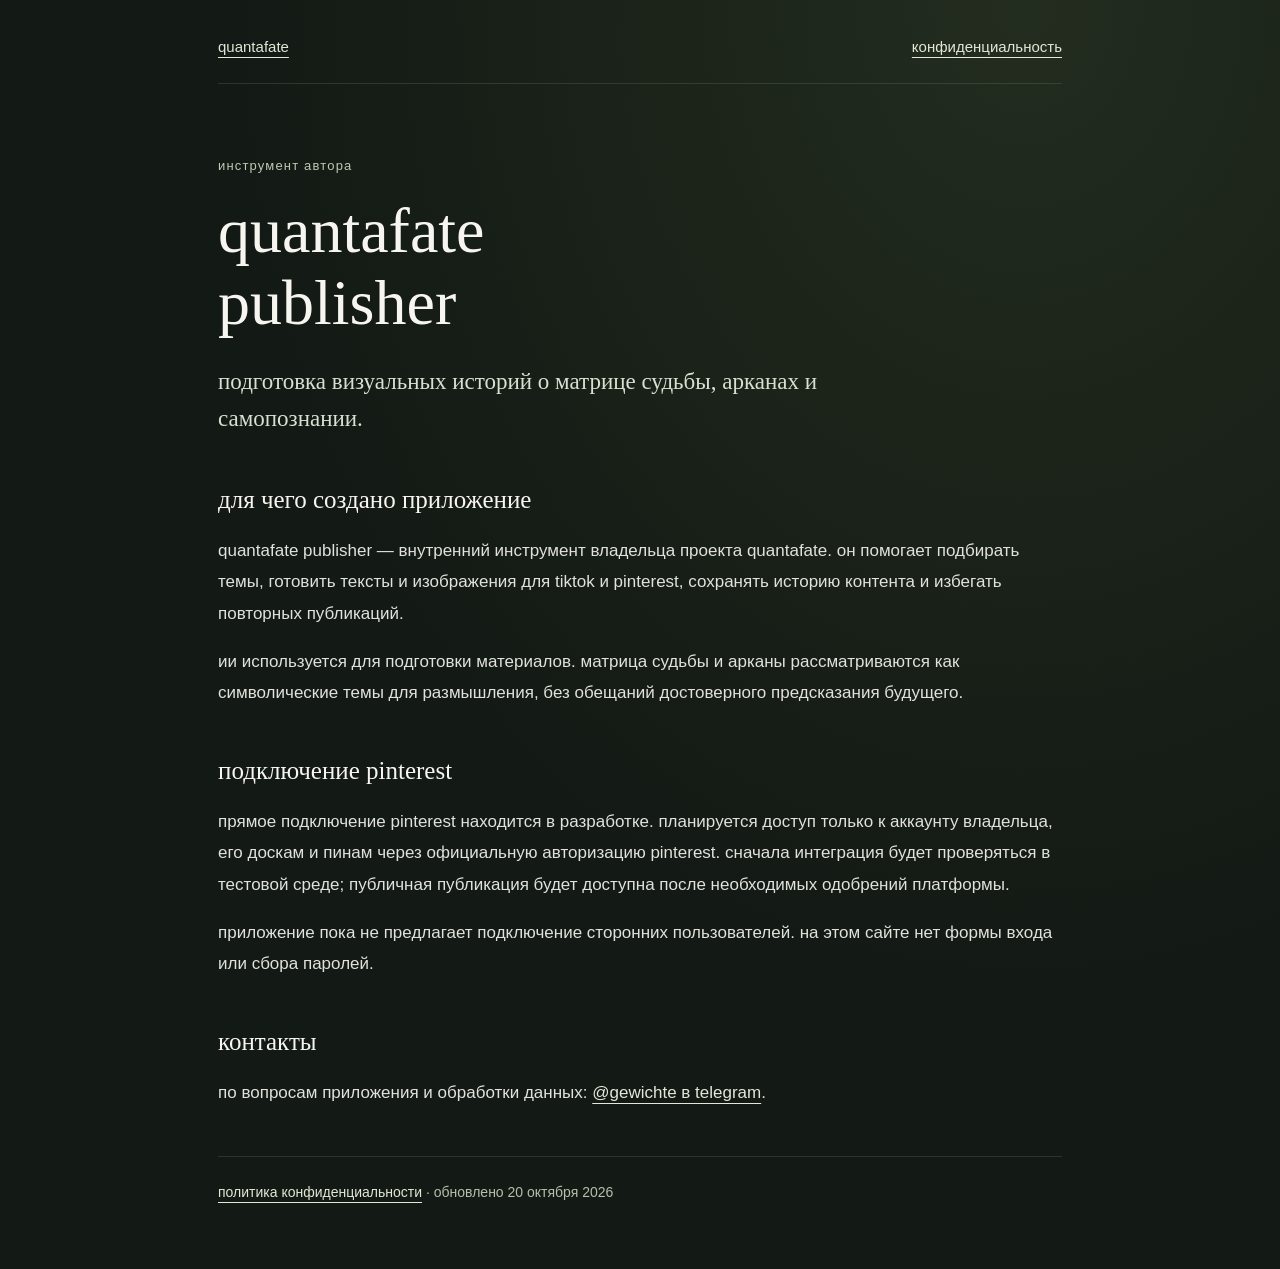
==== docs/index.html @ 5a61c4a7 "Publish QuantaFate application description and privacy policy" ====
<!doctype html>
<html lang="ru">
<meta charset="utf-8">
<meta name="viewport" content="width=device-width,initial-scale=1">
<title>quantafate publisher</title>
<link rel="stylesheet" href="style.css">
<main>
  <nav><a href="index.html">quantafate</a><a href="privacy.html">конфиденциальность</a></nav>
  <p class="eyebrow">инструмент автора</p>
  <h1>quantafate<br>publisher</h1>
  <p class="lead">подготовка визуальных историй о матрице судьбы, арканах и самопознании.</p>
  <section><h2>для чего создано приложение</h2>
    <p>quantafate publisher — внутренний инструмент владельца проекта quantafate. он помогает подбирать темы, готовить тексты и изображения для tiktok и pinterest, сохранять историю контента и избегать повторных публикаций.</p>
    <p>ии используется для подготовки материалов. матрица судьбы и арканы рассматриваются как символические темы для размышления, без обещаний достоверного предсказания будущего.</p>
  </section>
  <section><h2>подключение pinterest</h2>
    <p>прямое подключение pinterest находится в разработке. планируется доступ только к аккаунту владельца, его доскам и пинам через официальную авторизацию pinterest. сначала интеграция будет проверяться в тестовой среде; публичная публикация будет доступна после необходимых одобрений платформы.</p>
    <p>приложение пока не предлагает подключение сторонних пользователей. на этом сайте нет формы входа или сбора паролей.</p>
  </section>
  <section><h2>контакты</h2><p>по вопросам приложения и обработки данных: <a href="https://t.me/gewichte">@gewichte в telegram</a>.</p></section>
  <footer><a href="privacy.html">политика конфиденциальности</a> · обновлено 20 октября 2026</footer>
</main>
</html>
---- docs/style.css ----
:root{color-scheme:dark;font-family:Georgia,'Times New Roman',serif;background:#131914;color:#f7f5ef}*{box-sizing:border-box}body{margin:0;background:radial-gradient(ellipse at 80% 0%,#33402a80,transparent 55%)}main{max-width:900px;margin:auto;padding:36px 28px 64px}nav{display:flex;justify-content:space-between;gap:24px;font:15px/1.5 Arial,sans-serif;border-bottom:1px solid #6b78584d;padding-bottom:24px}a{color:#e2e7d6;text-underline-offset:5px}a:hover{color:#fff}.eyebrow{margin-top:72px;font:13px/1.5 Arial,sans-serif;letter-spacing:.09em;color:#bec8b2}h1{font-size:clamp(32px,6.5vw,64px);font-weight:400;line-height:1.12;overflow-wrap:anywhere;margin:20px 0 26px}.lead{font-size:23px;line-height:1.6;color:#d9dfd1;max-width:680px}section{margin:48px 0}h2{font-size:25px;font-weight:400}section p{font:17px/1.85 Arial,sans-serif;color:#e0e2db}footer{border-top:1px solid #6b78584d;padding-top:24px;font:14px/1.7 Arial,sans-serif;color:#b6bfac}@media(max-width:500px){main{padding:24px 20px 44px}nav{font-size:13px}.eyebrow{margin-top:48px}.lead{font-size:20px}section{margin:36px 0}}
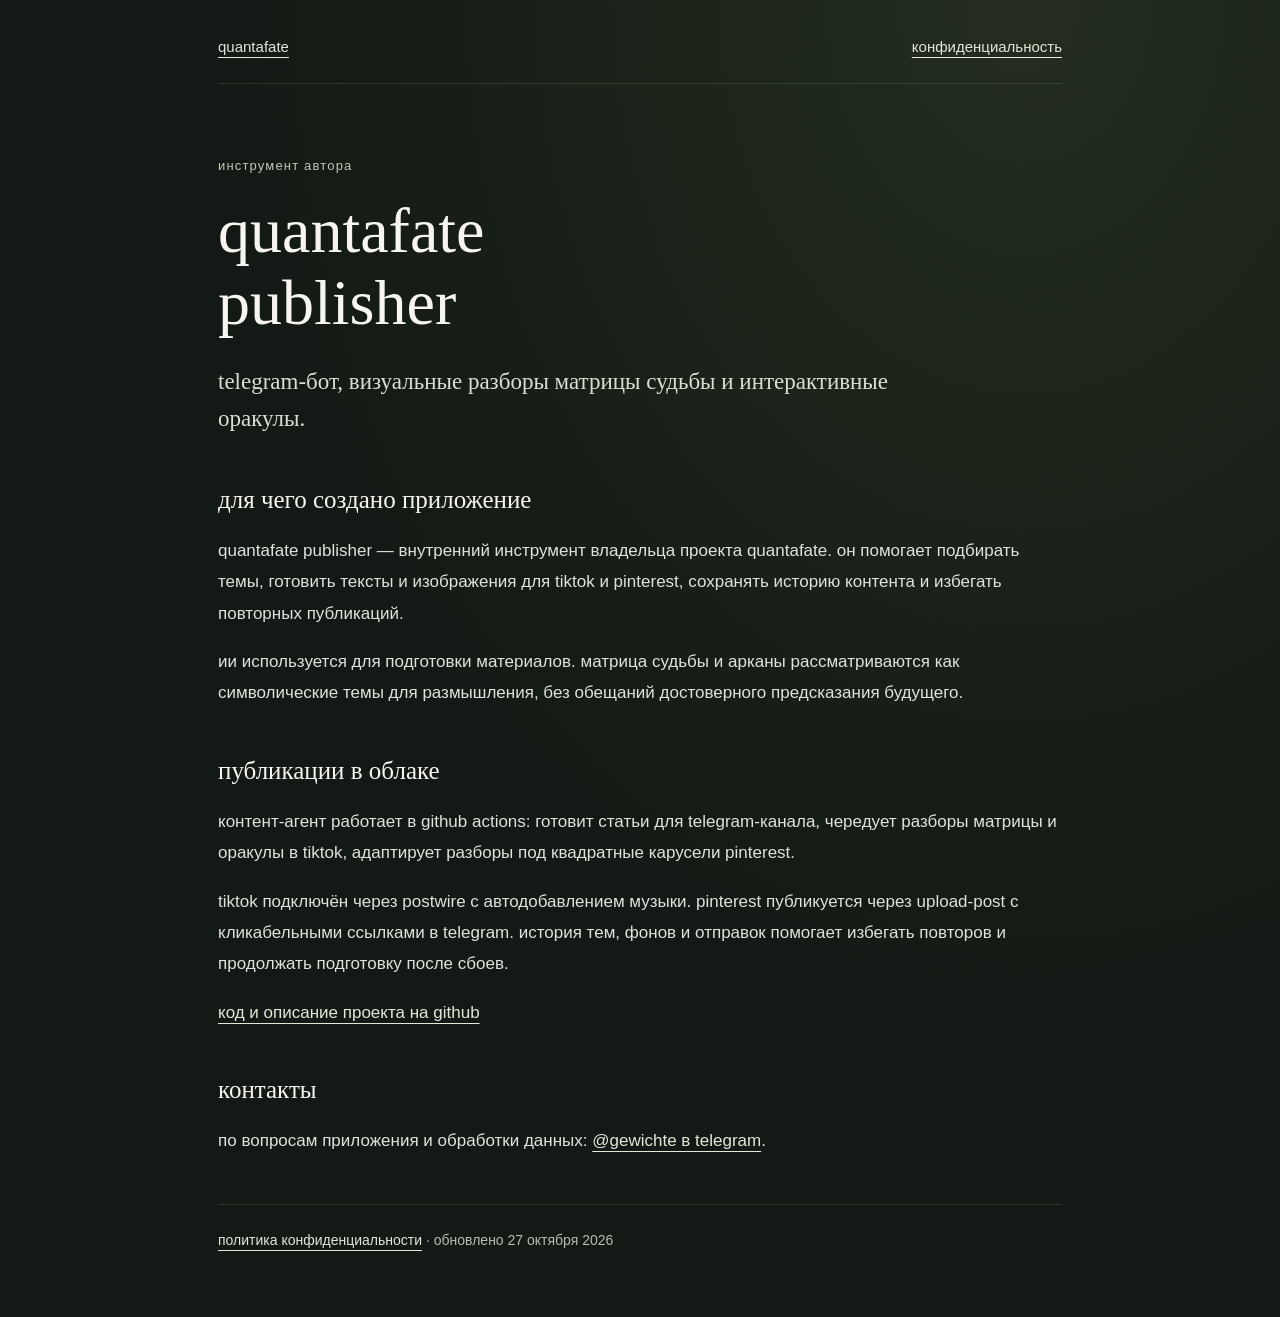
==== commit bf0a003a: "Refresh portfolio for oracle automation, Pinterest and current schedules; preserve media across repo" ====
--- a/docs/index.html
+++ b/docs/index.html
@@ -8,17 +8,18 @@
   <nav><a href="index.html">quantafate</a><a href="privacy.html">конфиденциальность</a></nav>
   <p class="eyebrow">инструмент автора</p>
   <h1>quantafate<br>publisher</h1>
-  <p class="lead">подготовка визуальных историй о матрице судьбы, арканах и самопознании.</p>
+  <p class="lead">telegram-бот, визуальные разборы матрицы судьбы и интерактивные оракулы.</p>
   <section><h2>для чего создано приложение</h2>
     <p>quantafate publisher — внутренний инструмент владельца проекта quantafate. он помогает подбирать темы, готовить тексты и изображения для tiktok и pinterest, сохранять историю контента и избегать повторных публикаций.</p>
     <p>ии используется для подготовки материалов. матрица судьбы и арканы рассматриваются как символические темы для размышления, без обещаний достоверного предсказания будущего.</p>
   </section>
-  <section><h2>подключение pinterest</h2>
-    <p>прямое подключение pinterest находится в разработке. планируется доступ только к аккаунту владельца, его доскам и пинам через официальную авторизацию pinterest. сначала интеграция будет проверяться в тестовой среде; публичная публикация будет доступна после необходимых одобрений платформы.</p>
-    <p>приложение пока не предлагает подключение сторонних пользователей. на этом сайте нет формы входа или сбора паролей.</p>
+  <section><h2>публикации в облаке</h2>
+    <p>контент-агент работает в github actions: готовит статьи для telegram-канала, чередует разборы матрицы и оракулы в tiktok, адаптирует разборы под квадратные карусели pinterest.</p>
+    <p>tiktok подключён через postwire с автодобавлением музыки. pinterest публикуется через upload-post с кликабельными ссылками в telegram. история тем, фонов и отправок помогает избегать повторов и продолжать подготовку после сбоев.</p>
+    <p><a href="https://github.com/mrgrtglcht/numerology-agent">код и описание проекта на github</a></p>
   </section>
   <section><h2>контакты</h2><p>по вопросам приложения и обработки данных: <a href="https://t.me/gewichte">@gewichte в telegram</a>.</p></section>
-  <footer><a href="privacy.html">политика конфиденциальности</a> · обновлено 20 октября 2026</footer>
+  <footer><a href="privacy.html">политика конфиденциальности</a> · обновлено 27 октября 2026</footer>
 </main>
 </html>
 
